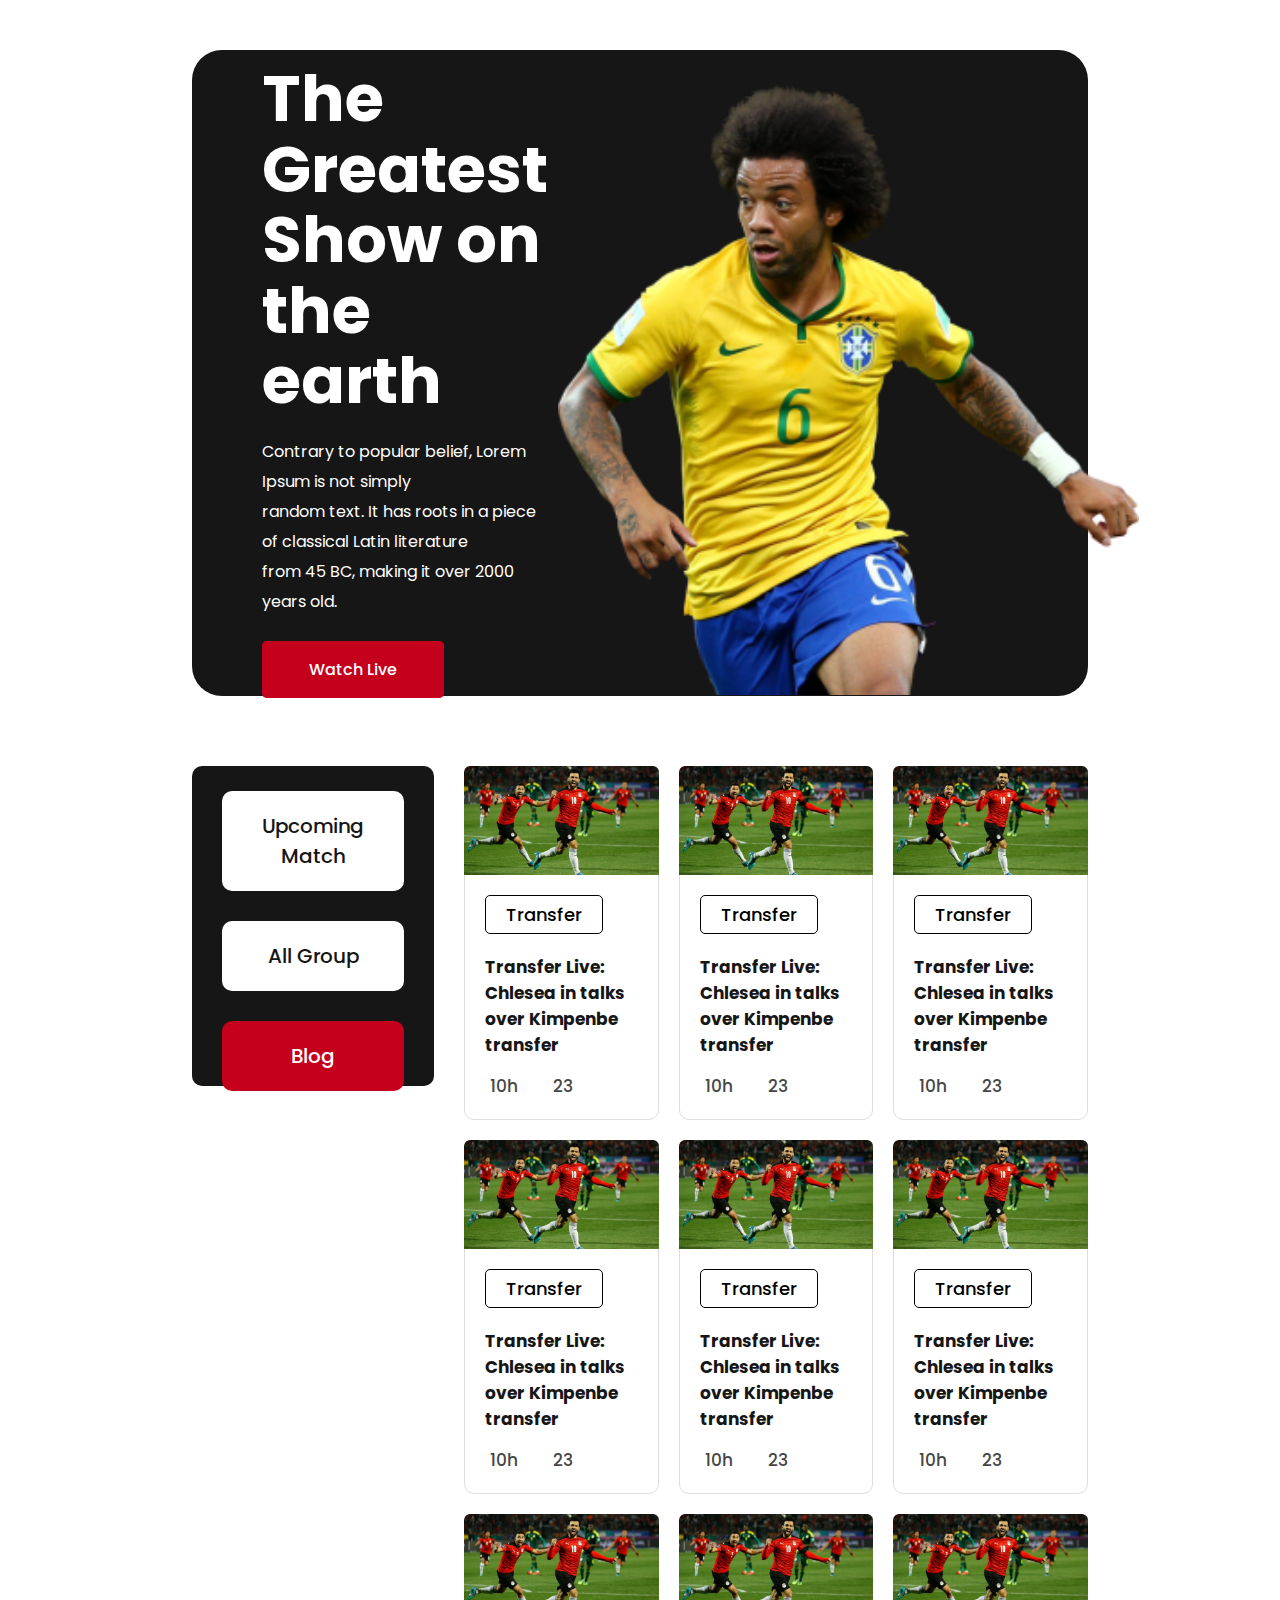
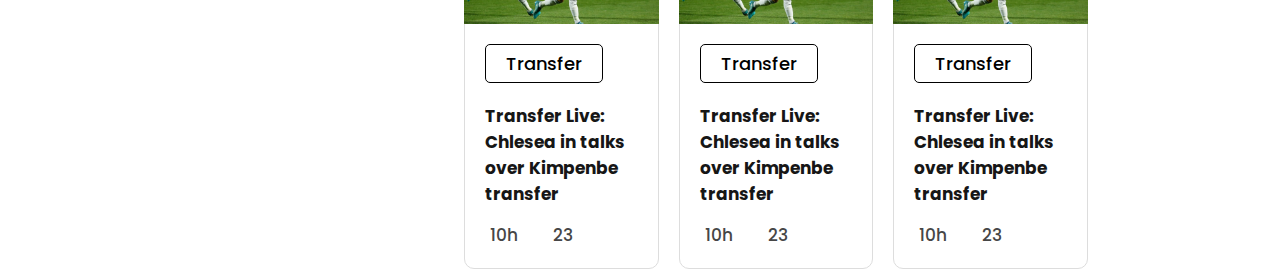
==== index.html @ 82ba3878 "2nd assignment" ====
<!DOCTYPE html>
<html lang="en">

<head>
    <meta charset="UTF-8">
    <meta http-equiv="X-UA-Compatible" content="IE=edge">
    <meta name="viewport" content="width=device-width, initial-scale=1.0">
    <title>Word Cup | Live football score</title>
    <link rel="stylesheet" href="https://cdnjs.cloudflare.com/ajax/libs/font-awesome/6.1.1/css/all.min.css"
        integrity="sha512-KfkfwYDsLkIlwQp6LFnl8zNdLGxu9YAA1QvwINks4PhcElQSvqcyVLLD9aMhXd13uQjoXtEKNosOWaZqXgel0g=="
        crossorigin="anonymous" referrerpolicy="no-referrer" />
    <link rel="stylesheet" href="styles/style.css">
</head>

<body>
    <!-- Header Section -->
    <header class="container header">
        <div class="header-info">
            <h1>The Greatest <br>Show on the <br> earth</h1>
            <p>Contrary to popular belief, Lorem Ipsum is not simply <br> random text. It has roots in a piece of
                classical
                Latin literature <br> from 45 BC, making it over 2000 years old.</p>
            <a href="#">Watch Live <span><i class="fa-solid fa-angle-right"></i></span></a>
        </div>
        <div class="header-img">
            <img src="images/Banner Image.png" alt="">
        </div>
    </header>

    <!-- Match Details Section -->
    <main class="container match-details">
        <div class="match-left">
            <div class="match-group">
                <nav>
                    <ul>
                        <li>
                            <a href="upcoming-match.html">Upcoming Match</a>
                            <a href="#">All Group</a>
                            <a class="active blog" href="blog.html">Blog</a>
                        </li>
                    </ul>
                </nav>
            </div>
        </div>
        <div class="match-right">
            <div class="blogs">
                <div class="single-blog">
                    <div class="blog-img">
                        <img src="images/Blog Image.png" alt="Blog-img">
                    </div>
                    <div class="blog-details">
                        <span class="transfer">Transfer</span>
                        <h3>Transfer Live: Chlesea in talks over Kimpenbe transfer </h3>
                        <div class="blog-info">
                            <span>
                                <i class="fa-regular fa-clock"></i>
                                10h
                            </span>
                            <span>
                                <i class="fa-regular fa-message"></i>
                                23
                            </span>
                        </div>
                    </div>
                </div>
                <div class="single-blog">
                    <div class="blog-img">
                        <img src="images/Blog Image.png" alt="Blog-img">
                    </div>
                    <div class="blog-details">
                        <span class="transfer">Transfer</span>
                        <h3>Transfer Live: Chlesea in talks over Kimpenbe transfer </h3>
                        <div class="blog-info">
                            <span>
                                <i class="fa-regular fa-clock"></i>
                                10h
                            </span>
                            <span>
                                <i class="fa-regular fa-message"></i>
                                23
                            </span>
                        </div>
                    </div>
                </div>
                <div class="single-blog">
                    <div class="blog-img">
                        <img src="images/Blog Image.png" alt="Blog-img">
                    </div>
                    <div class="blog-details">
                        <span class="transfer">Transfer</span>
                        <h3>Transfer Live: Chlesea in talks over Kimpenbe transfer </h3>
                        <div class="blog-info">
                            <span>
                                <i class="fa-regular fa-clock"></i>
                                10h
                            </span>
                            <span>
                                <i class="fa-regular fa-message"></i>
                                23
                            </span>
                        </div>
                    </div>
                </div>
                <div class="single-blog">
                    <div class="blog-img">
                        <img src="images/Blog Image.png" alt="Blog-img">
                    </div>
                    <div class="blog-details">
                        <span class="transfer">Transfer</span>
                        <h3>Transfer Live: Chlesea in talks over Kimpenbe transfer </h3>
                        <div class="blog-info">
                            <span>
                                <i class="fa-regular fa-clock"></i>
                                10h
                            </span>
                            <span>
                                <i class="fa-regular fa-message"></i>
                                23
                            </span>
                        </div>
                    </div>
                </div>
                <div class="single-blog">
                    <div class="blog-img">
                        <img src="images/Blog Image.png" alt="Blog-img">
                    </div>
                    <div class="blog-details">
                        <span class="transfer">Transfer</span>
                        <h3>Transfer Live: Chlesea in talks over Kimpenbe transfer </h3>
                        <div class="blog-info">
                            <span>
                                <i class="fa-regular fa-clock"></i>
                                10h
                            </span>
                            <span>
                                <i class="fa-regular fa-message"></i>
                                23
                            </span>
                        </div>
                    </div>
                </div>
                <div class="single-blog">
                    <div class="blog-img">
                        <img src="images/Blog Image.png" alt="Blog-img">
                    </div>
                    <div class="blog-details">
                        <span class="transfer">Transfer</span>
                        <h3>Transfer Live: Chlesea in talks over Kimpenbe transfer </h3>
                        <div class="blog-info">
                            <span>
                                <i class="fa-regular fa-clock"></i>
                                10h
                            </span>
                            <span>
                                <i class="fa-regular fa-message"></i>
                                23
                            </span>
                        </div>
                    </div>
                </div>
                <div class="single-blog">
                    <div class="blog-img">
                        <img src="images/Blog Image.png" alt="Blog-img">
                    </div>
                    <div class="blog-details">
                        <span class="transfer">Transfer</span>
                        <h3>Transfer Live: Chlesea in talks over Kimpenbe transfer </h3>
                        <div class="blog-info">
                            <span>
                                <i class="fa-regular fa-clock"></i>
                                10h
                            </span>
                            <span>
                                <i class="fa-regular fa-message"></i>
                                23
                            </span>
                        </div>
                    </div>
                </div>
                <div class="single-blog">
                    <div class="blog-img">
                        <img src="images/Blog Image.png" alt="Blog-img">
                    </div>
                    <div class="blog-details">
                        <span class="transfer">Transfer</span>
                        <h3>Transfer Live: Chlesea in talks over Kimpenbe transfer </h3>
                        <div class="blog-info">
                            <span>
                                <i class="fa-regular fa-clock"></i>
                                10h
                            </span>
                            <span>
                                <i class="fa-regular fa-message"></i>
                                23
                            </span>
                        </div>
                    </div>
                </div>
                <div class="single-blog">
                    <div class="blog-img">
                        <img src="images/Blog Image.png" alt="Blog-img">
                    </div>
                    <div class="blog-details">
                        <span class="transfer">Transfer</span>
                        <h3>Transfer Live: Chlesea in talks over Kimpenbe transfer </h3>
                        <div class="blog-info">
                            <span>
                                <i class="fa-regular fa-clock"></i>
                                10h
                            </span>
                            <span>
                                <i class="fa-regular fa-message"></i>
                                23
                            </span>
                        </div>
                    </div>
                </div>
            </div>
        </div>
    </main>
</body>

</html>
---- styles/style.css ----
/*-------------------------------
          Fonts 
 -------------------------------*/

@import url('https://fonts.googleapis.com/css2?family=Poppins:wght@400;500;700&display=swap');

/*-------------------------------
          Common CSS 
 -------------------------------*/
*{
    margin: 0;
    padding: 0;
    box-sizing: border-box;
}
body{
    font-family: 'Poppins', sans-serif;
}
.container{
    width: 70%;
    margin: 0 auto;
}
/*-------------------------------
          Header section 
 -------------------------------*/

 .header{
    background-color: #161616;
    color: #fff;
    height: 646px;
    border-radius: 30px;
    margin-top: 50px;
    padding: 50px;
    display: flex;
    justify-content: space-between;
    gap: 10px;
    align-items: center;
}
.header-info{
    margin-left: 20px;
}
.header-info h1{
    font-size: 4em;
    line-height: 1.1em;
    margin-bottom: 20px;
}
.header-info p{
    font-size:16px;
    line-height: 30px;
    margin-bottom: 40px;
}
.header-info a{
    text-decoration: none;
    font-weight: 500;
    background-color: #c4001d;
    color: #fff;
    padding: 15px 45px;
    border-radius: 5px;
    cursor: pointer; 
    position: relative;
    border: 2px solid #c4001d;
    transition: all .5s ease;
    
}
.header-info a:hover{
    background-color: #ED082A;
    border-bottom: 2px solid #c4001d;
}
.header-info a:hover span{
    transform: rotate(360deg);
    margin-left: 15px;

}
.header-info span {
    margin-left:10px;
    transition: all .3s ease;
    position: absolute;
}
.header-img img{
    height: 613px;
    width: 581px;
    margin-top: 38px;
}
/*---------------------------
 Match Details Section Style 
 ---------------------------*/

.match-details{
    display: grid;
    grid-template-columns: 1fr 3fr;
    grid-column-gap: 30px;
    margin-top: 70px;
}
.match-details .match-left{
    background-color: #161616;
    border-radius: 10px;
    padding: 10px;
    height: 320px;
}
.match-details .match-left ul li{
    list-style: none;
    display: flex;
    flex-direction: column;
    text-align: center;
}
.match-details .match-left ul li a{
    text-decoration: none;
    margin: 15px 20px;
    padding: 20px 40px;
    background-color: #fff;
    color: #161616;
    border-radius: 10px;
    font-size: 20px;
    font-weight: 500;
    transition: all .3s ease;
}
.match-details .match-left ul li a:hover{
    background-color: #c4001d;
    color: #fff;
}

.match-details .match-left .blog, .active{
    background-color: #c4001d;
    color: #fff;
}

.blogs{
    display: grid;
    grid-template-columns: repeat(3,1fr);
    gap:20px;
}
.blog-details{
    border: 1px solid #ddd;
    padding: 20px;
    margin-top: -8px;
    border-bottom-left-radius: 10px;
    border-bottom-right-radius: 10px;
}
.blog-img img{
    width: 100%;
}
.blog-details h3{
    font-size: 17px;
    margin-bottom: 15px;
    color: #161616;
}

.blog-details .blog-info{
    font-size: 17px;
    display: flex;
    gap: 30px;
    font-weight: 500;
    color: #464646;
}
.blog-details .blog-info .fa-regular{
    margin-right: 5px;
}
.transfer{
    padding: 5px 20px;
    display: inline-block;
    border: 1px solid #000;
    border-radius: 5px;
    margin-bottom: 20px;
    font-size: 18px;
    font-weight: 500;
}
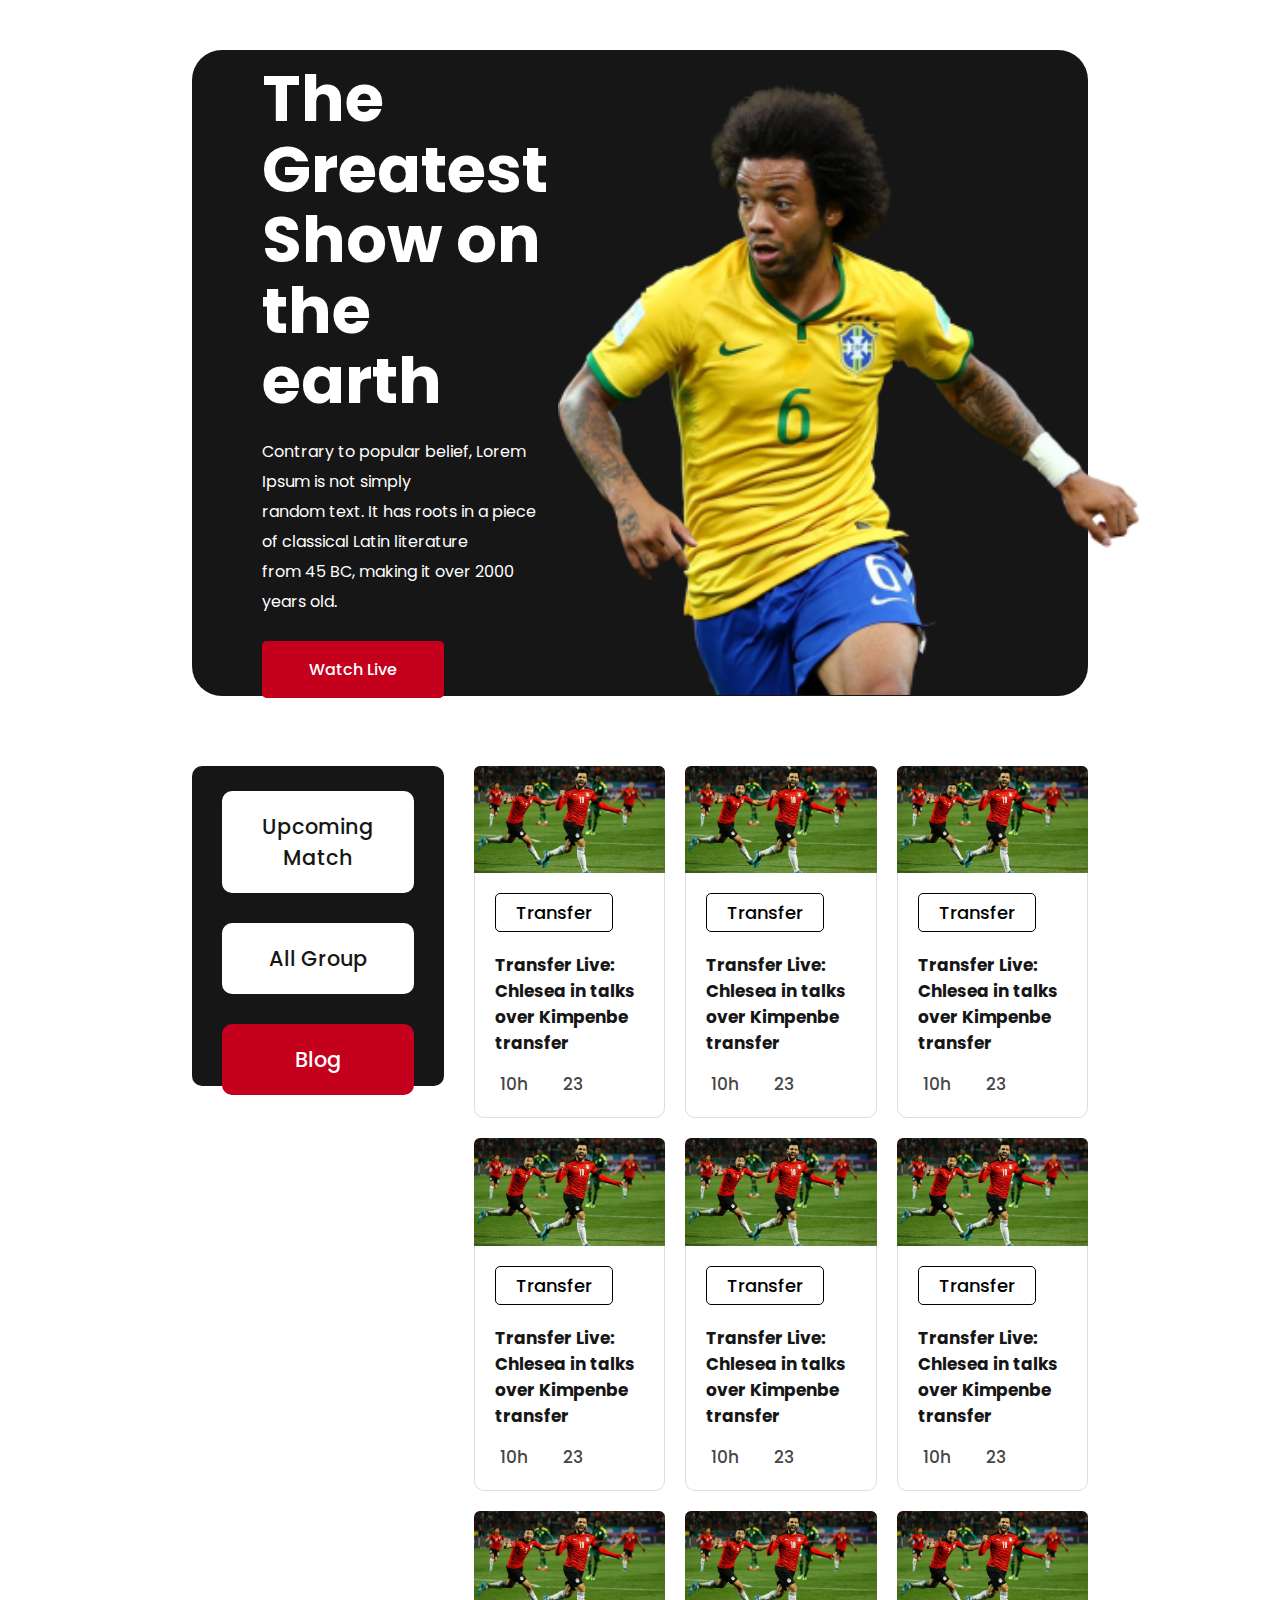
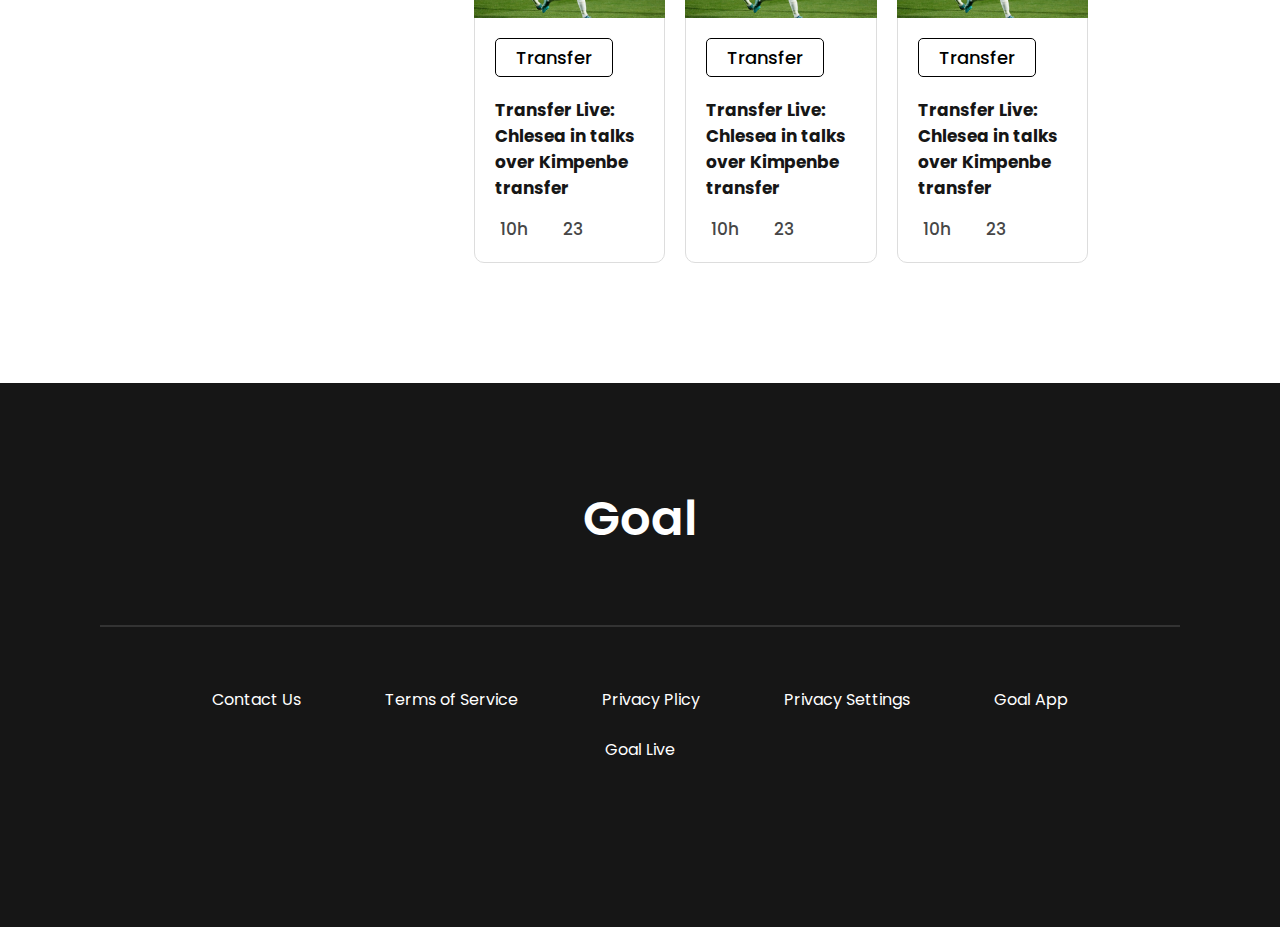
==== commit b791a352: "desktop ok" ====
--- a/index.html
+++ b/index.html
@@ -44,6 +44,139 @@
         </div>
         <div class="match-right">
             <div class="blogs">
+                <article class="single-blog">
+                    <div class="blog-img">
+                        <img src="images/Blog Image.png" alt="Blog-img">
+                    </div>
+                    <div class="blog-details">
+                        <span class="transfer">Transfer</span>
+                        <h3>Transfer Live: Chlesea in talks over Kimpenbe transfer </h3>
+                        <div class="blog-info">
+                            <span>
+                                <i class="fa-regular fa-clock"></i>
+                                10h
+                            </span>
+                            <span>
+                                <i class="fa-regular fa-message"></i>
+                                23
+                            </span>
+                        </div>
+                    </div>
+                </article>
+                <article class="single-blog">
+                    <div class="blog-img">
+                        <img src="images/Blog Image.png" alt="Blog-img">
+                    </div>
+                    <div class="blog-details">
+                        <span class="transfer">Transfer</span>
+                        <h3>Transfer Live: Chlesea in talks over Kimpenbe transfer </h3>
+                        <div class="blog-info">
+                            <span>
+                                <i class="fa-regular fa-clock"></i>
+                                10h
+                            </span>
+                            <span>
+                                <i class="fa-regular fa-message"></i>
+                                23
+                            </span>
+                        </div>
+                    </div>
+                </article>
+                <article class="single-blog">
+                    <div class="blog-img">
+                        <img src="images/Blog Image.png" alt="Blog-img">
+                    </div>
+                    <div class="blog-details">
+                        <span class="transfer">Transfer</span>
+                        <h3>Transfer Live: Chlesea in talks over Kimpenbe transfer </h3>
+                        <div class="blog-info">
+                            <span>
+                                <i class="fa-regular fa-clock"></i>
+                                10h
+                            </span>
+                            <span>
+                                <i class="fa-regular fa-message"></i>
+                                23
+                            </span>
+                        </div>
+                    </div>
+                </article>
+                <article class="single-blog">
+                    <div class="blog-img">
+                        <img src="images/Blog Image.png" alt="Blog-img">
+                    </div>
+                    <div class="blog-details">
+                        <span class="transfer">Transfer</span>
+                        <h3>Transfer Live: Chlesea in talks over Kimpenbe transfer </h3>
+                        <div class="blog-info">
+                            <span>
+                                <i class="fa-regular fa-clock"></i>
+                                10h
+                            </span>
+                            <span>
+                                <i class="fa-regular fa-message"></i>
+                                23
+                            </span>
+                        </div>
+                    </div>
+                </article>
+                <article class="single-blog">
+                    <div class="blog-img">
+                        <img src="images/Blog Image.png" alt="Blog-img">
+                    </div>
+                    <div class="blog-details">
+                        <span class="transfer">Transfer</span>
+                        <h3>Transfer Live: Chlesea in talks over Kimpenbe transfer </h3>
+                        <div class="blog-info">
+                            <span>
+                                <i class="fa-regular fa-clock"></i>
+                                10h
+                            </span>
+                            <span>
+                                <i class="fa-regular fa-message"></i>
+                                23
+                            </span>
+                        </div>
+                    </div>
+                </article>
+                <article class="single-blog">
+                    <div class="blog-img">
+                        <img src="images/Blog Image.png" alt="Blog-img">
+                    </div>
+                    <div class="blog-details">
+                        <span class="transfer">Transfer</span>
+                        <h3>Transfer Live: Chlesea in talks over Kimpenbe transfer </h3>
+                        <div class="blog-info">
+                            <span>
+                                <i class="fa-regular fa-clock"></i>
+                                10h
+                            </span>
+                            <span>
+                                <i class="fa-regular fa-message"></i>
+                                23
+                            </span>
+                        </div>
+                    </div>
+                </article>
+                <article class="single-blog">
+                    <div class="blog-img">
+                        <img src="images/Blog Image.png" alt="Blog-img">
+                    </div>
+                    <div class="blog-details">
+                        <span class="transfer">Transfer</span>
+                        <h3>Transfer Live: Chlesea in talks over Kimpenbe transfer </h3>
+                        <div class="blog-info">
+                            <span>
+                                <i class="fa-regular fa-clock"></i>
+                                10h
+                            </span>
+                            <span>
+                                <i class="fa-regular fa-message"></i>
+                                23
+                            </span>
+                        </div>
+                    </div>
+                </article>
                 <div class="single-blog">
                     <div class="blog-img">
                         <img src="images/Blog Image.png" alt="Blog-img">
@@ -63,161 +196,49 @@
                         </div>
                     </div>
                 </div>
-                <div class="single-blog">
-                    <div class="blog-img">
-                        <img src="images/Blog Image.png" alt="Blog-img">
-                    </div>
-                    <div class="blog-details">
-                        <span class="transfer">Transfer</span>
-                        <h3>Transfer Live: Chlesea in talks over Kimpenbe transfer </h3>
-                        <div class="blog-info">
-                            <span>
-                                <i class="fa-regular fa-clock"></i>
-                                10h
-                            </span>
-                            <span>
-                                <i class="fa-regular fa-message"></i>
-                                23
-                            </span>
-                        </div>
-                    </div>
-                </div>
-                <div class="single-blog">
-                    <div class="blog-img">
-                        <img src="images/Blog Image.png" alt="Blog-img">
-                    </div>
-                    <div class="blog-details">
-                        <span class="transfer">Transfer</span>
-                        <h3>Transfer Live: Chlesea in talks over Kimpenbe transfer </h3>
-                        <div class="blog-info">
-                            <span>
-                                <i class="fa-regular fa-clock"></i>
-                                10h
-                            </span>
-                            <span>
-                                <i class="fa-regular fa-message"></i>
-                                23
-                            </span>
-                        </div>
-                    </div>
-                </div>
-                <div class="single-blog">
-                    <div class="blog-img">
-                        <img src="images/Blog Image.png" alt="Blog-img">
-                    </div>
-                    <div class="blog-details">
-                        <span class="transfer">Transfer</span>
-                        <h3>Transfer Live: Chlesea in talks over Kimpenbe transfer </h3>
-                        <div class="blog-info">
-                            <span>
-                                <i class="fa-regular fa-clock"></i>
-                                10h
-                            </span>
-                            <span>
-                                <i class="fa-regular fa-message"></i>
-                                23
-                            </span>
-                        </div>
-                    </div>
-                </div>
-                <div class="single-blog">
-                    <div class="blog-img">
-                        <img src="images/Blog Image.png" alt="Blog-img">
-                    </div>
-                    <div class="blog-details">
-                        <span class="transfer">Transfer</span>
-                        <h3>Transfer Live: Chlesea in talks over Kimpenbe transfer </h3>
-                        <div class="blog-info">
-                            <span>
-                                <i class="fa-regular fa-clock"></i>
-                                10h
-                            </span>
-                            <span>
-                                <i class="fa-regular fa-message"></i>
-                                23
-                            </span>
-                        </div>
-                    </div>
-                </div>
-                <div class="single-blog">
-                    <div class="blog-img">
-                        <img src="images/Blog Image.png" alt="Blog-img">
-                    </div>
-                    <div class="blog-details">
-                        <span class="transfer">Transfer</span>
-                        <h3>Transfer Live: Chlesea in talks over Kimpenbe transfer </h3>
-                        <div class="blog-info">
-                            <span>
-                                <i class="fa-regular fa-clock"></i>
-                                10h
-                            </span>
-                            <span>
-                                <i class="fa-regular fa-message"></i>
-                                23
-                            </span>
-                        </div>
-                    </div>
-                </div>
-                <div class="single-blog">
-                    <div class="blog-img">
-                        <img src="images/Blog Image.png" alt="Blog-img">
-                    </div>
-                    <div class="blog-details">
-                        <span class="transfer">Transfer</span>
-                        <h3>Transfer Live: Chlesea in talks over Kimpenbe transfer </h3>
-                        <div class="blog-info">
-                            <span>
-                                <i class="fa-regular fa-clock"></i>
-                                10h
-                            </span>
-                            <span>
-                                <i class="fa-regular fa-message"></i>
-                                23
-                            </span>
-                        </div>
-                    </div>
-                </div>
-                <div class="single-blog">
-                    <div class="blog-img">
-                        <img src="images/Blog Image.png" alt="Blog-img">
-                    </div>
-                    <div class="blog-details">
-                        <span class="transfer">Transfer</span>
-                        <h3>Transfer Live: Chlesea in talks over Kimpenbe transfer </h3>
-                        <div class="blog-info">
-                            <span>
-                                <i class="fa-regular fa-clock"></i>
-                                10h
-                            </span>
-                            <span>
-                                <i class="fa-regular fa-message"></i>
-                                23
-                            </span>
-                        </div>
-                    </div>
-                </div>
-                <div class="single-blog">
-                    <div class="blog-img">
-                        <img src="images/Blog Image.png" alt="Blog-img">
-                    </div>
-                    <div class="blog-details">
-                        <span class="transfer">Transfer</span>
-                        <h3>Transfer Live: Chlesea in talks over Kimpenbe transfer </h3>
-                        <div class="blog-info">
-                            <span>
-                                <i class="fa-regular fa-clock"></i>
-                                10h
-                            </span>
-                            <span>
-                                <i class="fa-regular fa-message"></i>
-                                23
-                            </span>
-                        </div>
-                    </div>
-                </div>
+                <article class="single-blog">
+                    <div class="blog-img">
+                        <img src="images/Blog Image.png" alt="Blog-img">
+                    </div>
+                    <div class="blog-details">
+                        <span class="transfer">Transfer</span>
+                        <h3>Transfer Live: Chlesea in talks over Kimpenbe transfer </h3>
+                        <div class="blog-info">
+                            <span>
+                                <i class="fa-regular fa-clock"></i>
+                                10h
+                            </span>
+                            <span>
+                                <i class="fa-regular fa-message"></i>
+                                23
+                            </span>
+                        </div>
+                    </div>
+                </article>
             </div>
         </div>
     </main>
+    <!-- Footer Area -->
+    <footer class="footer">
+        <div class="main-footer">
+            <h3>Goal</h3>
+        </div>
+        <hr>
+        <div class="footer-nav">
+            <nav>
+                <ul>
+                    <li>
+                        <a href="#">Contact Us</a>
+                        <a href="#">Terms of Service</a>
+                        <a href="#">Privacy Plicy</a>
+                        <a href="#">Privacy Settings</a>
+                        <a href="#">Goal App</a>
+                        <a href="#">Goal Live</a>
+                    </li>
+                </ul>
+            </nav>
+        </div>
+    </footer>
 </body>
 
 </html>--- a/styles/style.css
+++ b/styles/style.css
@@ -109,7 +109,7 @@
     background-color: #fff;
     color: #161616;
     border-radius: 10px;
-    font-size: 20px;
+    font-size: 1.3em;
     font-weight: 500;
     transition: all .3s ease;
 }
@@ -162,4 +162,42 @@
     margin-bottom: 20px;
     font-size: 18px;
     font-weight: 500;
+}
+
+/*--------------------------
+       Footer Area Styles 
+  -------------------------*/
+
+.footer{
+    background-color: #161616;
+    width: 100%;
+    color: #fff;
+    margin-top: 120px;
+    padding: 100px;
+}
+.main-footer h3{
+    font-size: 3em;
+    font-weight: 600;
+    text-align: center;
+    margin-bottom: 70px;
+}
+.footer-nav{
+    text-align: center;
+    font-size: 16px;
+    padding: 50px 0;
+}
+.footer-nav nav ul li{
+    display: inline-block;
+    list-style: none;
+}
+.footer-nav nav ul li a{
+    color: #fff;
+    text-decoration: none;
+    display: inline-block;
+    padding: 10px 40px;
+    margin-bottom: 5px;
+    text-align: center;
+}
+hr{
+    border: 1px solid #333;
 }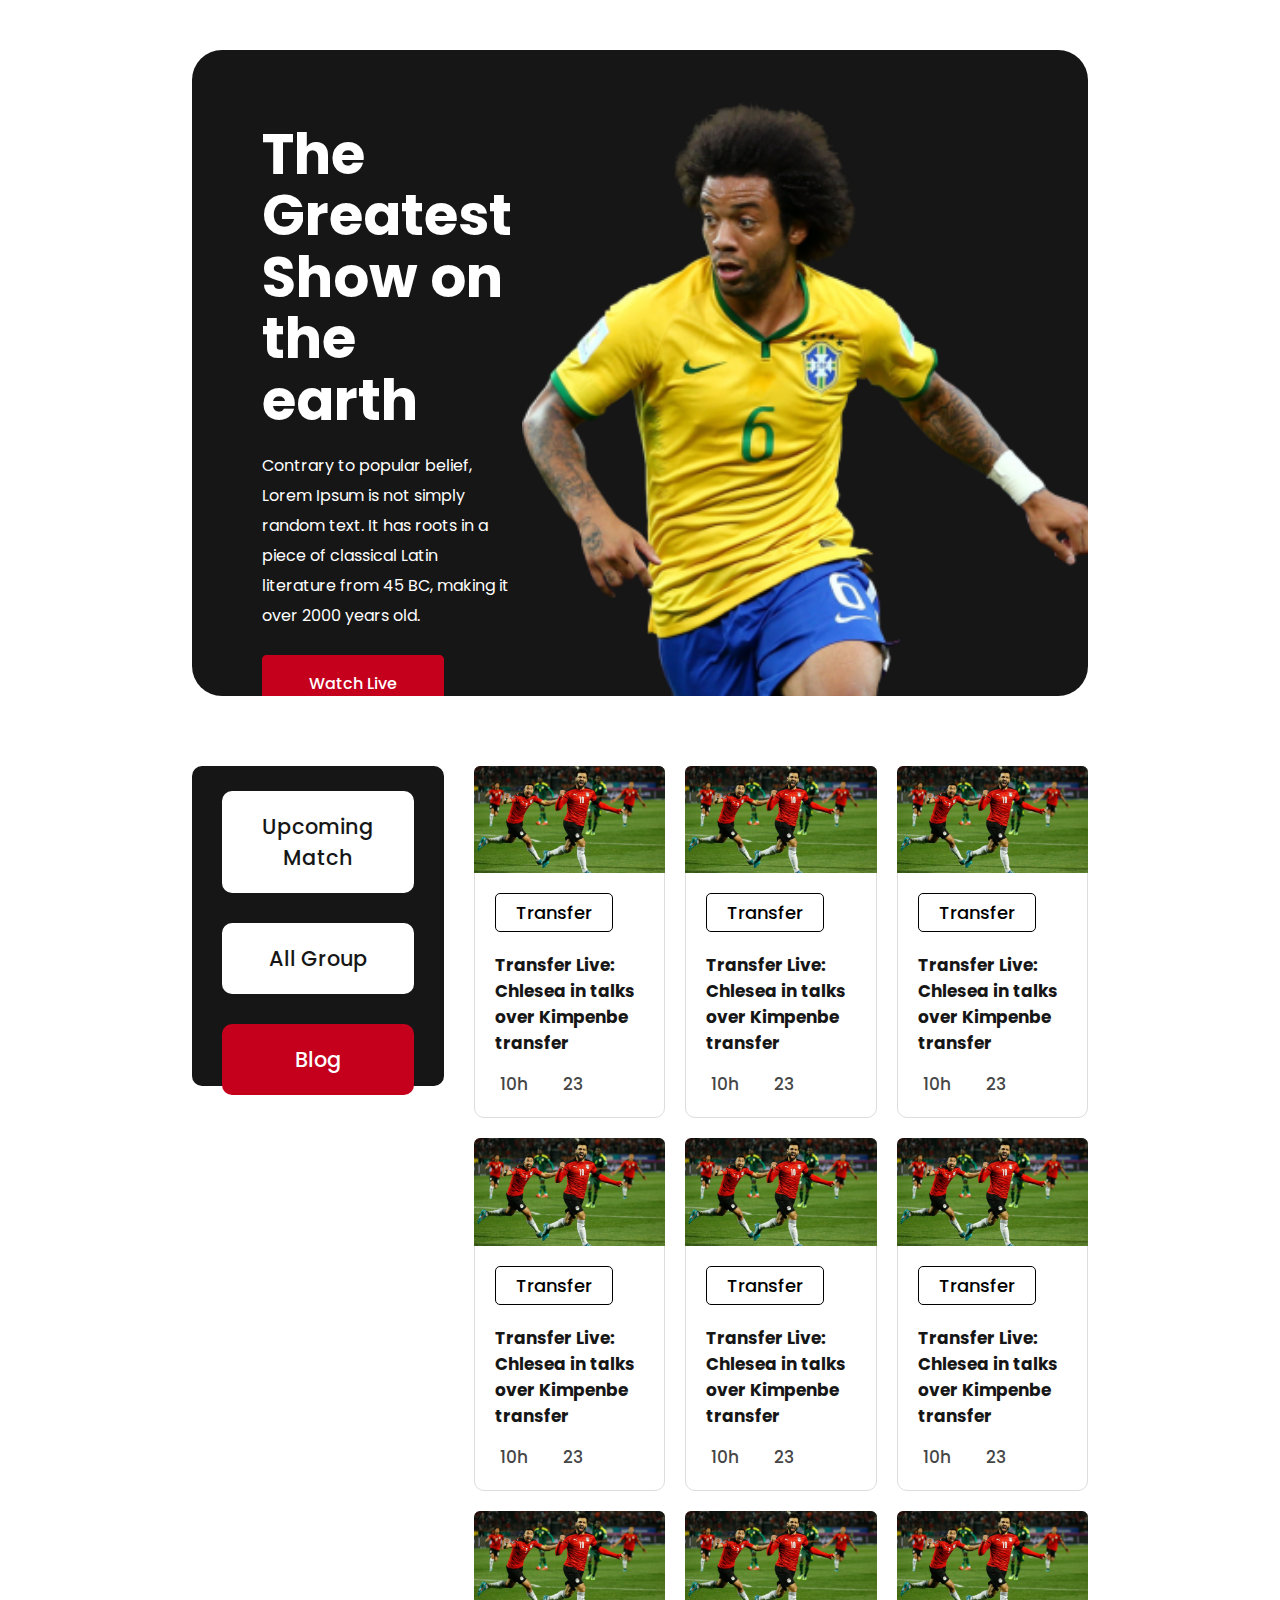
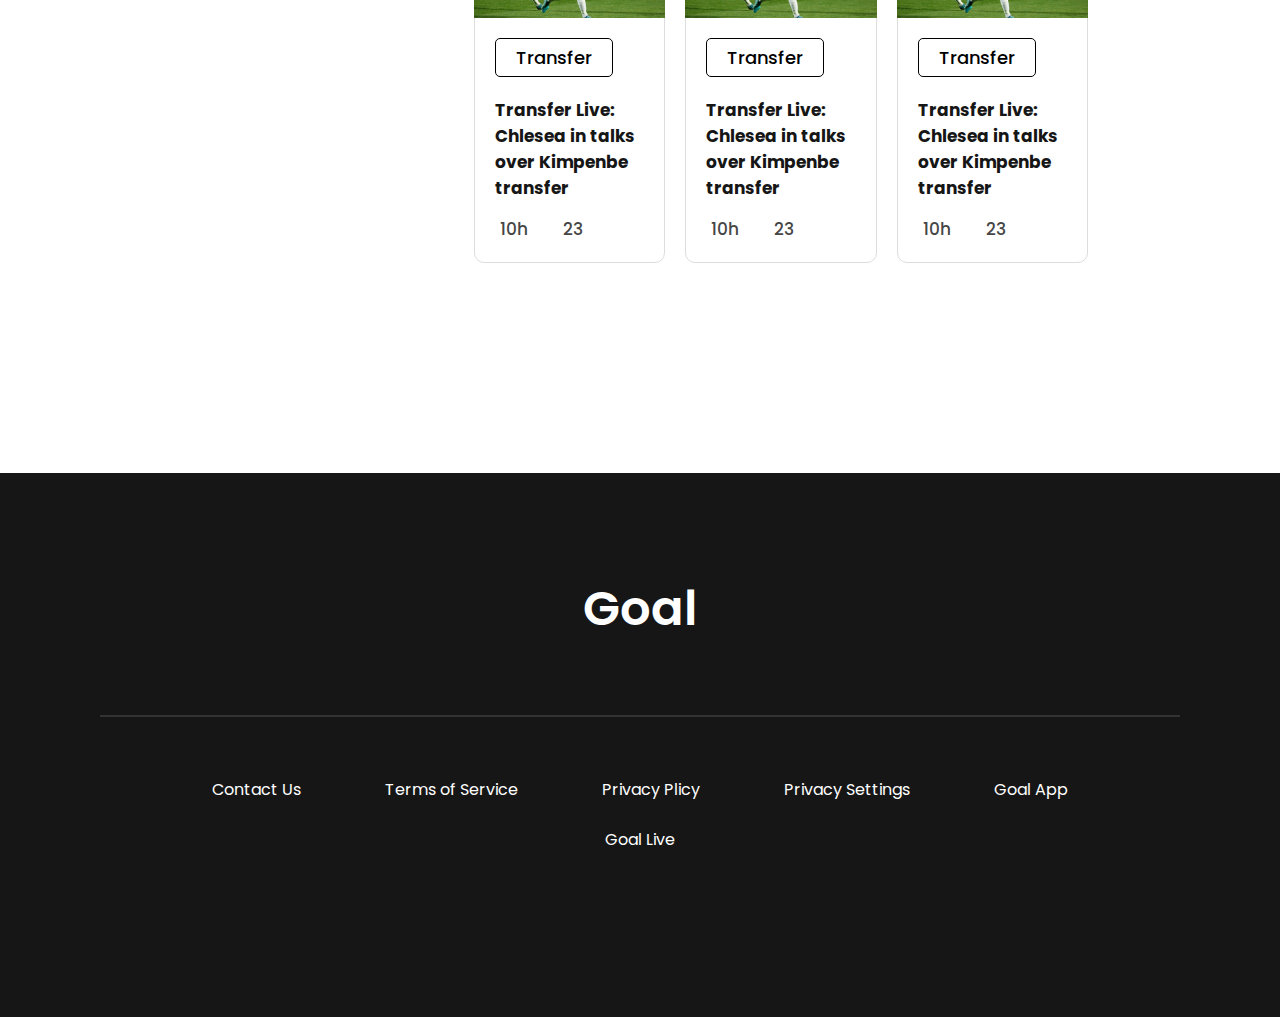
==== commit cdf814e9: "final" ====
--- a/index.html
+++ b/index.html
@@ -17,9 +17,9 @@
     <header class="container header">
         <div class="header-info">
             <h1>The Greatest <br>Show on the <br> earth</h1>
-            <p>Contrary to popular belief, Lorem Ipsum is not simply <br> random text. It has roots in a piece of
+            <p>Contrary to popular belief, Lorem Ipsum is not simply random text. It has roots in a piece of
                 classical
-                Latin literature <br> from 45 BC, making it over 2000 years old.</p>
+                Latin literature from 45 BC, making it over 2000 years old.</p>
             <a href="#">Watch Live <span><i class="fa-solid fa-angle-right"></i></span></a>
         </div>
         <div class="header-img">
@@ -216,6 +216,9 @@
                     </div>
                 </article>
             </div>
+            <div class="readmore">
+                <a href="#" class="read-more">View All</a>
+            </div>
         </div>
     </main>
     <!-- Footer Area -->
--- a/styles/style.css
+++ b/styles/style.css
@@ -27,19 +27,22 @@
     background-color: #161616;
     color: #fff;
     height: 646px;
+    width: 70%;
     border-radius: 30px;
     margin-top: 50px;
     padding: 50px;
-    display: flex;
+    display: grid;
+    grid-template-columns: 2fr 1fr;
     justify-content: space-between;
     gap: 10px;
     align-items: center;
+    overflow: hidden;
 }
 .header-info{
     margin-left: 20px;
 }
 .header-info h1{
-    font-size: 4em;
+    font-size: 3.5rem;
     line-height: 1.1em;
     margin-bottom: 20px;
 }
@@ -56,9 +59,9 @@
     padding: 15px 45px;
     border-radius: 5px;
     cursor: pointer; 
-    position: relative;
     border: 2px solid #c4001d;
     transition: all .5s ease;
+    position: relative;
     
 }
 .header-info a:hover{
@@ -77,8 +80,7 @@
 }
 .header-img img{
     height: 613px;
-    width: 581px;
-    margin-top: 38px;
+    width:581px ;
 }
 /*---------------------------
  Match Details Section Style 
@@ -163,7 +165,26 @@
     font-size: 18px;
     font-weight: 500;
 }
-
+.readmore{
+    width: 100%;
+    margin: 0 auto;
+    display: flex;
+    justify-content: center;
+    align-items: center;
+}
+.read-more{
+    text-decoration: none;
+    padding: 15px 30px;
+    display: inline-block;
+    margin-top: 30px;
+    background-color: #c4001d;
+    color: #fff;
+    text-align: center;
+    font-size: 20px;
+    font-weight: 500;
+    border-radius: 5px;
+    opacity: 0;
+}
 /*--------------------------
        Footer Area Styles 
   -------------------------*/
@@ -200,4 +221,117 @@
 }
 hr{
     border: 1px solid #333;
+}
+
+
+/* Media Query */
+@media screen and (min-width: 768px) and (max-width:1023px) {
+    .header{
+        height: 570px;
+        padding: 5px;
+    }
+    .header-info h1{
+        font-size: 30px;
+    }
+    .header-info p{
+        font-size: 14px;
+    }
+    .header-info a{
+        padding: 10px 30px;
+    }
+    .header-img img{
+        height: 600px;
+        width: 320px;
+    }
+    .match-details {
+        display: grid;
+        grid-template-columns: 1fr;
+        margin-top: -5px;
+    }
+    .match-details .match-left{
+        background-color: transparent;
+        height: inherit;
+    }
+    .match-details .match-left ul li{
+        display: grid;
+        grid-template-columns: repeat(3,1fr);
+    }
+    .match-details .match-left ul li a{
+        border: 1px solid #999;
+        font-size: 14px;
+        padding: 10px 20px;
+        justify-content: space-between;
+    }
+    .blogs{
+        grid-template-columns: repeat(2,1fr);
+    }
+    .single-blog:last-child{
+        display: none;
+    }
+    .read-more{
+    opacity: 1;
+   }
+   
+    }
+@media screen and (min-width: 320px) and (max-width:767px){
+    .header{
+        display: flex;
+        flex-direction: column;
+        text-align: center;
+        padding: 10px;
+        text-align: center;
+        height: 500px;
+    }
+    .match-details .match-left{
+        background-color: transparent;
+        height: inherit;
+    }
+    .header-info h1{
+        font-size: 35px;
+        line-height: 50px;
+    }
+    .header-info p{
+        font-size: 18px;
+        width: 300px;
+        text-overflow: ellipsis;
+        overflow: hidden;
+        white-space: nowrap;
+        margin-bottom: 20px;
+    }
+    .header-info a{
+        display: inline-block;
+        padding: 10px 30px;
+        font-size: 18px;
+        margin-bottom: 10px;
+    }
+    .header-info span{
+        font-size: 16px;
+        align-items: center;
+        top: 12px;
+    }
+    .header-img img{
+        height: 300px;
+        width: 100%;
+        margin-left: 25px;
+    }
+    .match-details {
+        display: grid;
+        grid-template-columns: 1fr;
+        margin-top: -5px;
+    }
+    .match-details .match-left{
+        background-color: transparent;
+        height: inherit;
+    }
+    .match-details .match-left ul li a{
+        border: 1px solid #ddd;
+        padding: 10px 20px; 
+    }
+    .blogs{
+        grid-template-columns: 1fr;
+    }
+    .footer-nav nav ul li{
+        display: flex;
+        flex-direction: column;
+    }
 }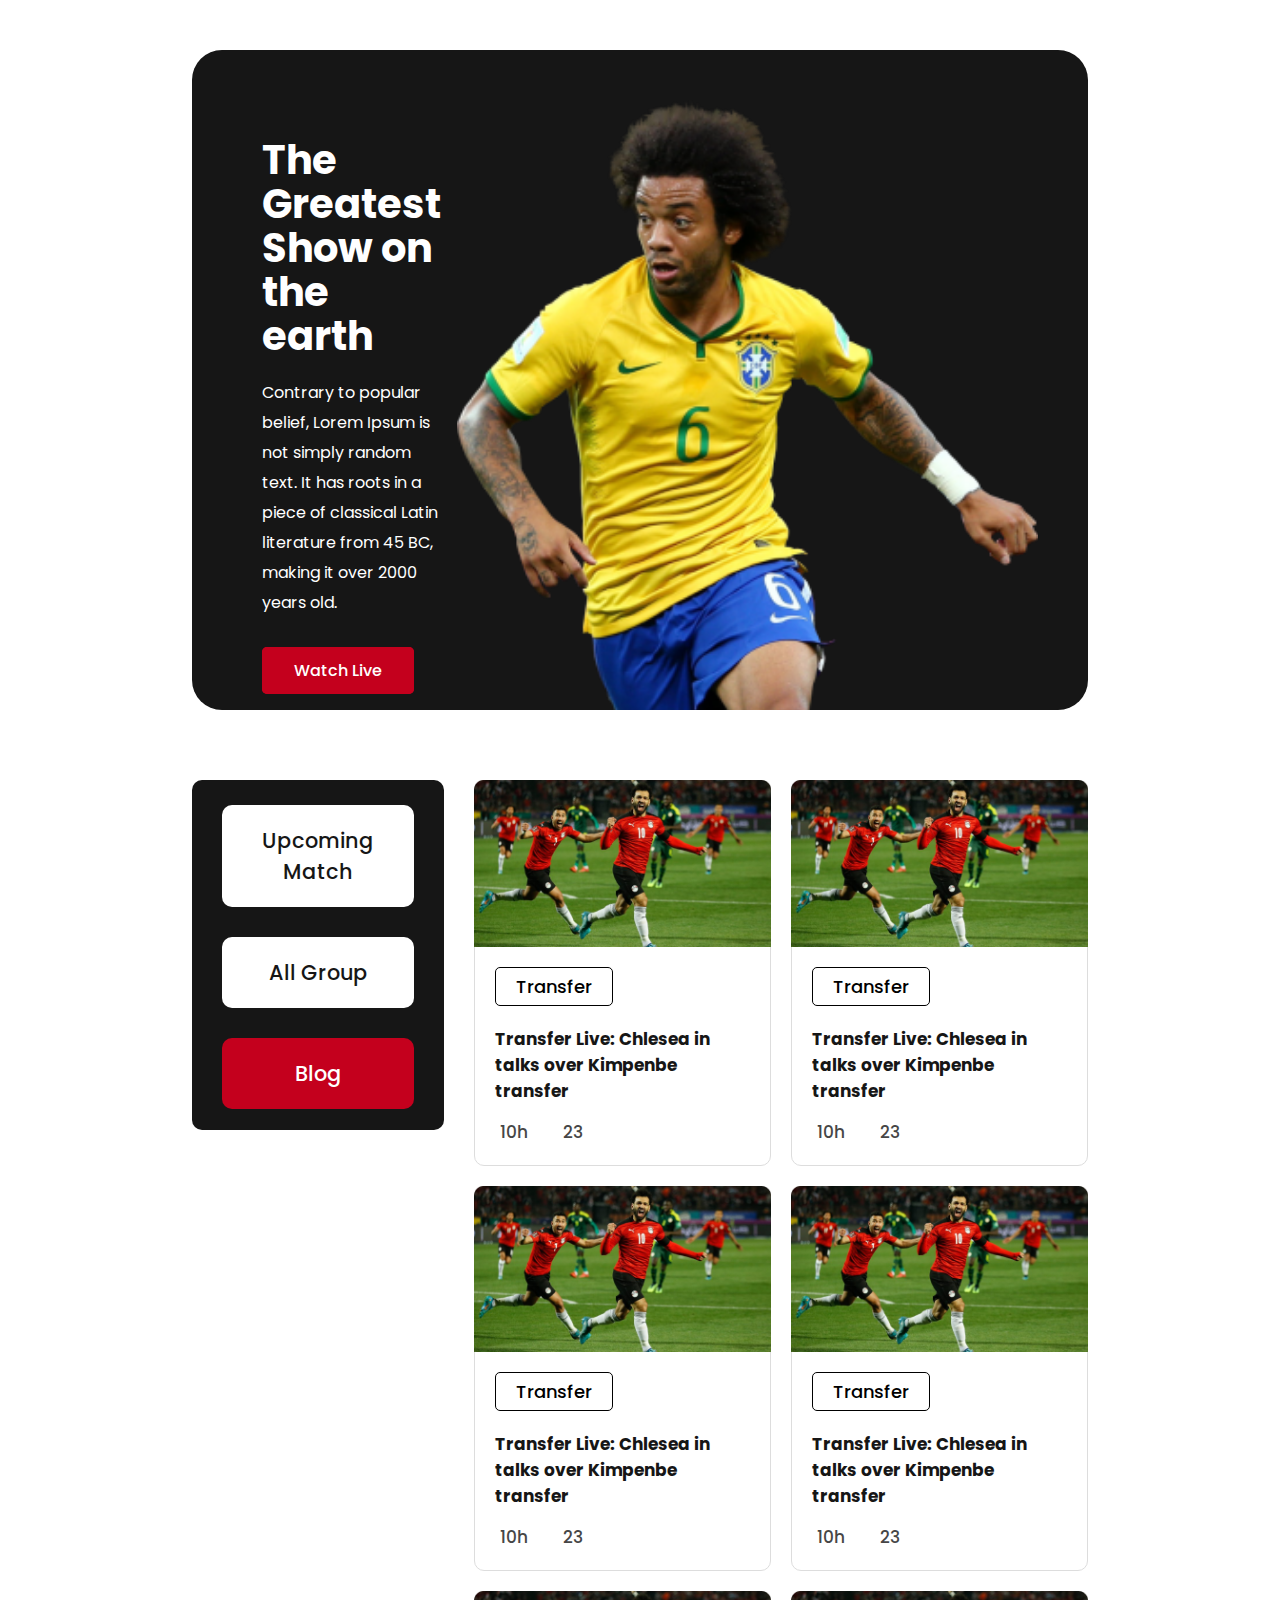
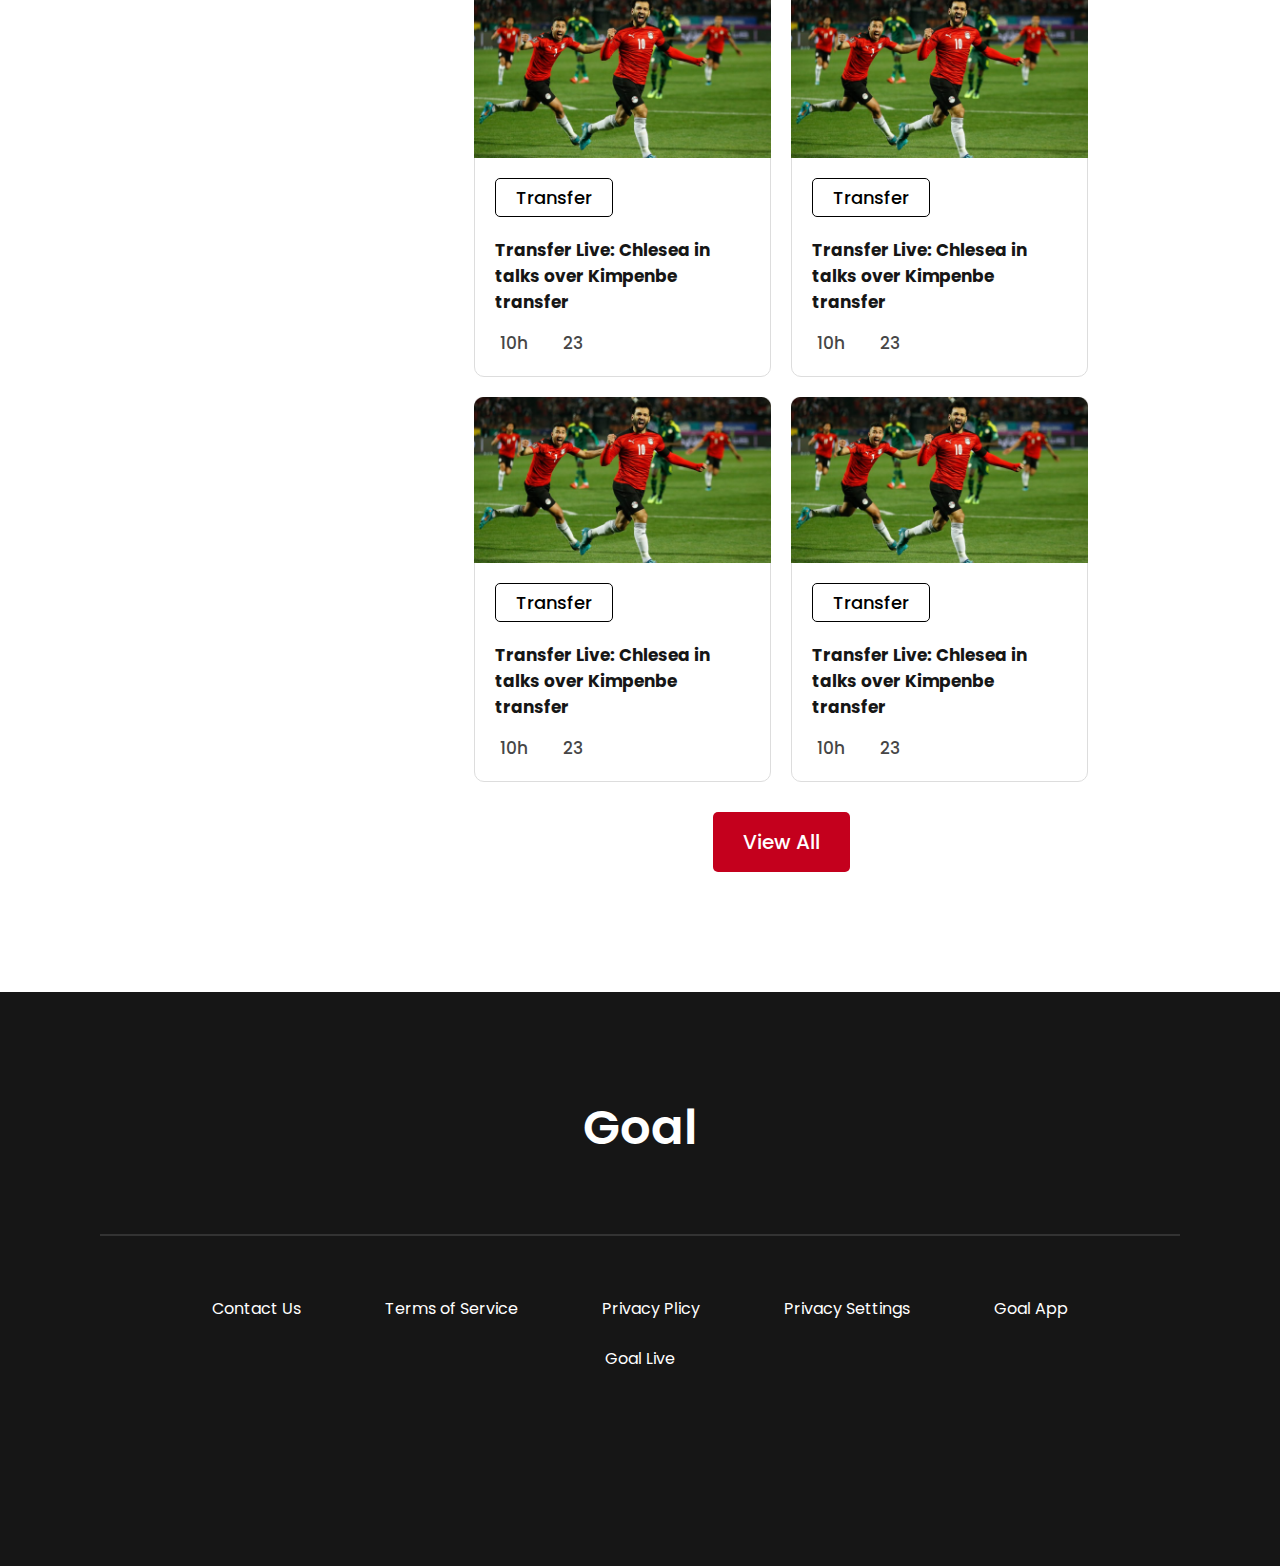
==== commit 90cbb62e: "1st part" ====
--- a/index.html
+++ b/index.html
@@ -240,6 +240,16 @@
                     </li>
                 </ul>
             </nav>
+
+            <div class="social">
+                <span>
+                    <a href="https://www.facebook.com/" target="_blank"><i class="fa-brands fa-facebook-f"></i></a></i>
+                    <a href="https://twitter.com/" target="_blank"><i class="fa-brands fa-twitter"></i></a></i>
+                    <a href="https://github.com/" target="_blank"><i class="fa-brands fa-github"></i></a></i>
+                    <a href="https://www.linkedin.com/" target="_blank"><i class="fa-brands fa-linkedin-in"></i></a></i>
+                    <a href="https://www.youtube.com/" target="_blank"><i class="fa-brands fa-youtube"></i></a></i>
+                </span>
+            </div>
         </div>
     </footer>
 </body>
--- a/styles/style.css
+++ b/styles/style.css
@@ -96,13 +96,14 @@
     background-color: #161616;
     border-radius: 10px;
     padding: 10px;
-    height: 320px;
+    height: 350px;
 }
 .match-details .match-left ul li{
     list-style: none;
     display: flex;
     flex-direction: column;
     text-align: center;
+   justify-content: center;
 }
 .match-details .match-left ul li a{
     text-decoration: none;
@@ -222,9 +223,32 @@
 hr{
     border: 1px solid #333;
 }
-
+.social span a{
+    text-align: center;
+    text-decoration: none;
+}
+.social span a i{
+    height: 50px;
+    width: 50px;
+    padding-top: 15px;
+    margin-left: 20px;
+    font-size: 20px;
+    margin-top: 30px;
+    background-color: #c4001d;
+    color: #fff;
+    border-radius: 50%;
+    cursor: pointer;
+    transition: all .5s ease-in;
+}
+.social span a:hover i{
+    transform: rotate(360deg);
+    background-color: #ED082A;
+}
 
 /* Media Query */
+
+/* Tablets */
+
 @media screen and (min-width: 768px) and (max-width:1023px) {
     .header{
         height: 570px;
@@ -255,6 +279,8 @@
     .match-details .match-left ul li{
         display: grid;
         grid-template-columns: repeat(3,1fr);
+        align-items: center;
+        width: 100%;
     }
     .match-details .match-left ul li a{
         border: 1px solid #999;
@@ -280,7 +306,7 @@
         text-align: center;
         padding: 10px;
         text-align: center;
-        height: 500px;
+        height: 600px;
     }
     .match-details .match-left{
         background-color: transparent;
@@ -334,4 +360,26 @@
         display: flex;
         flex-direction: column;
     }
+}
+@media screen and (min-width: 1024px) and (max-width:1440px){
+    .header{
+        display: grid;
+        height: 660px;
+        grid-template-columns: 2fr auto;
+    }
+    .header-info h1{
+        font-size: 40px;
+    }
+    .header-info a{
+        padding: 10px 30px;
+    }
+    .blogs{
+        grid-template-columns: repeat(2,1fr);
+    }
+    .single-blog:last-child{
+        display: none;
+    }
+    .read-more{
+    opacity: 1;
+   }
 }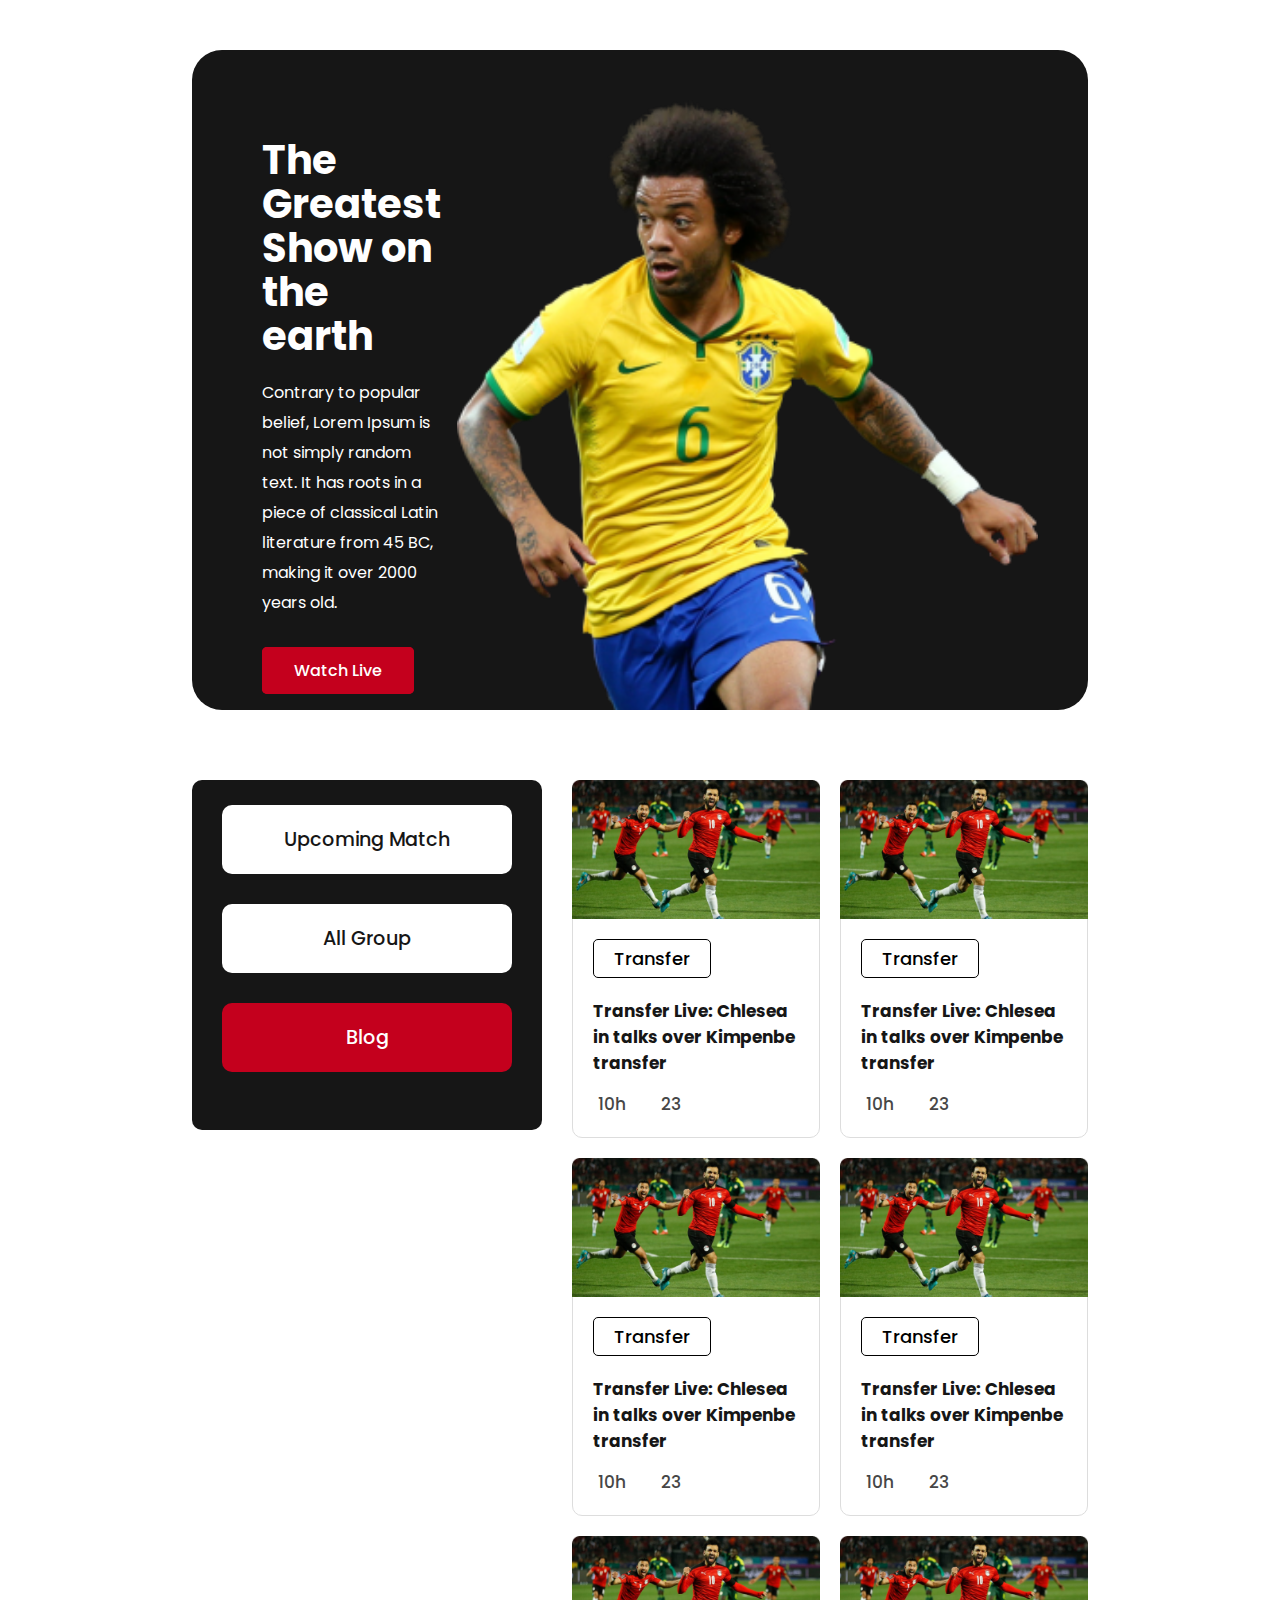
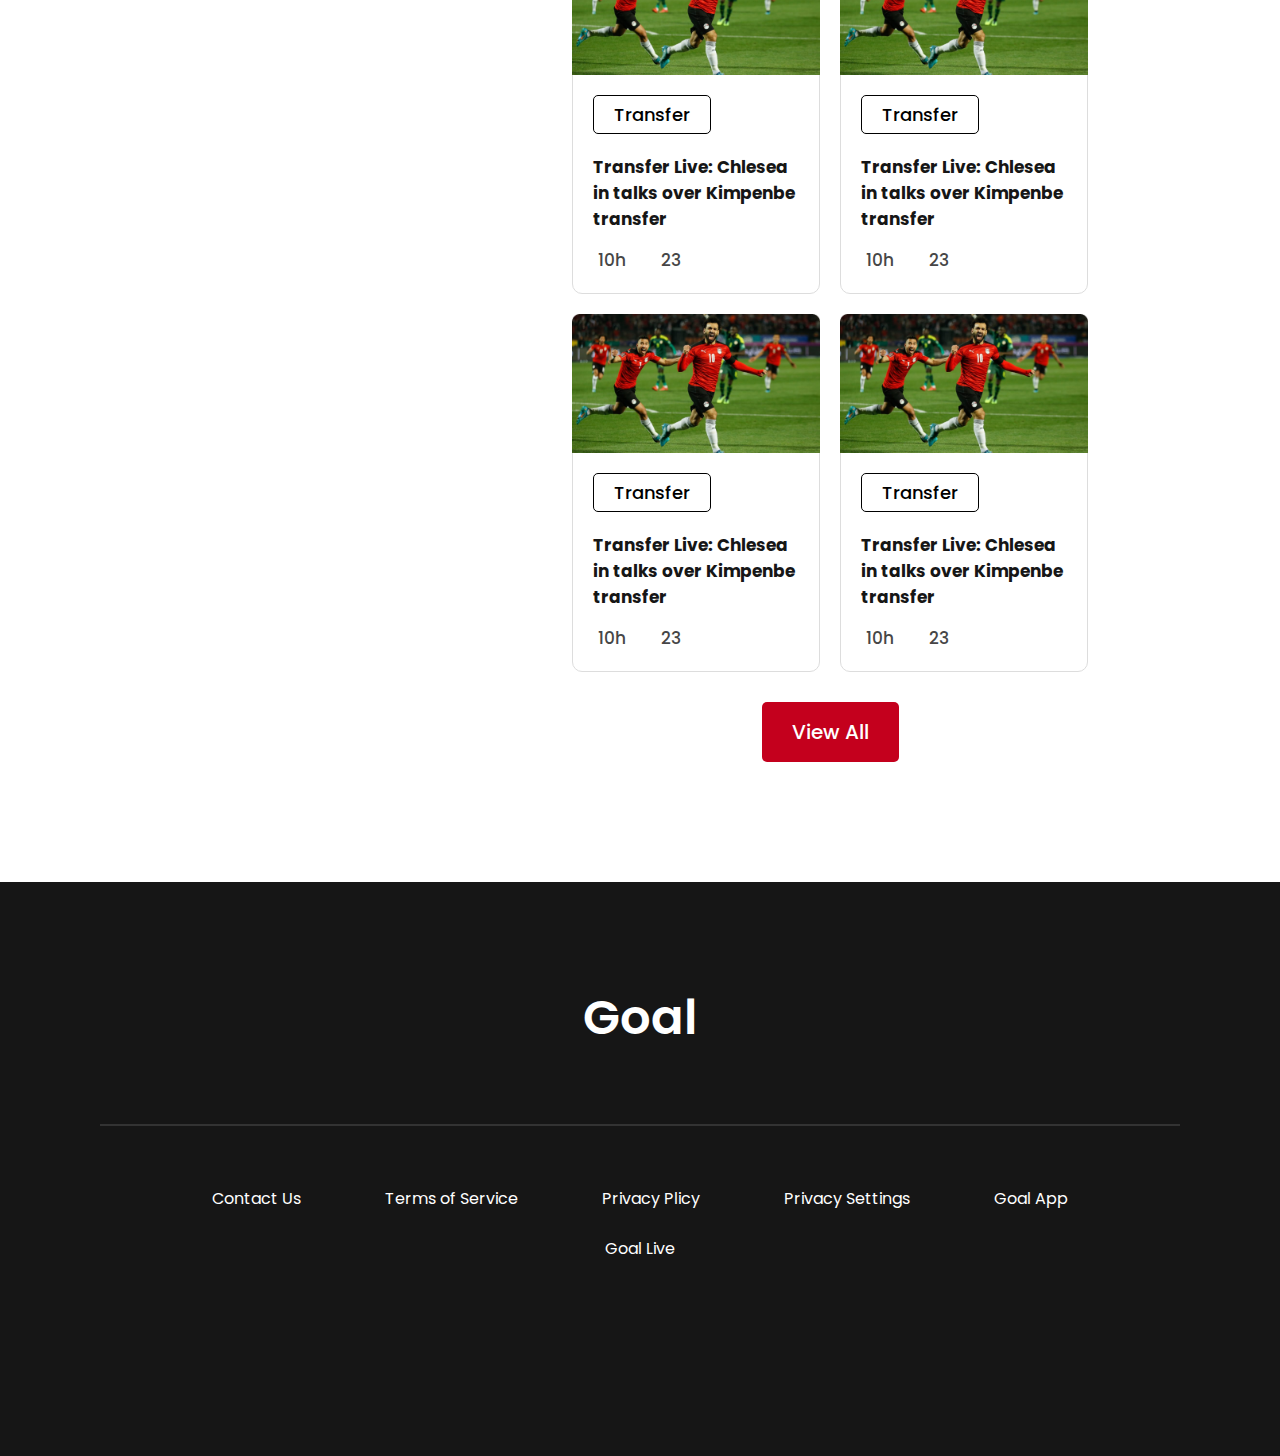
==== commit 938f5883: "final" ====
--- a/index.html
+++ b/index.html
@@ -36,7 +36,7 @@
                         <li>
                             <a href="upcoming-match.html">Upcoming Match</a>
                             <a href="#">All Group</a>
-                            <a class="active blog" href="blog.html">Blog</a>
+                            <a class="active blog" href="index.html">Blog</a>
                         </li>
                     </ul>
                 </nav>
--- a/styles/style.css
+++ b/styles/style.css
@@ -97,13 +97,14 @@
     border-radius: 10px;
     padding: 10px;
     height: 350px;
+    width: 350px;
 }
 .match-details .match-left ul li{
     list-style: none;
     display: flex;
     flex-direction: column;
     text-align: center;
-   justify-content: center;
+    justify-content: center;
 }
 .match-details .match-left ul li a{
     text-decoration: none;
@@ -112,7 +113,7 @@
     background-color: #fff;
     color: #161616;
     border-radius: 10px;
-    font-size: 1.3em;
+    font-size: 1.2em;
     font-weight: 500;
     transition: all .3s ease;
 }
@@ -130,6 +131,14 @@
     display: grid;
     grid-template-columns: repeat(3,1fr);
     gap:20px;
+}
+.single-blog{
+    transition: all .3s ease;
+    border-radius: 10px;
+}
+.single-blog:hover{
+    box-shadow: 0 0 10px rgba(0, 0, 0, .2);
+    transform: translateY(-5px);
 }
 .blog-details{
     border: 1px solid #ddd;
@@ -238,7 +247,7 @@
     color: #fff;
     border-radius: 50%;
     cursor: pointer;
-    transition: all .5s ease-in;
+    transition: all .3s ease-in;
 }
 .social span a:hover i{
     transform: rotate(360deg);
@@ -275,6 +284,7 @@
     .match-details .match-left{
         background-color: transparent;
         height: inherit;
+        width: 100%;
     }
     .match-details .match-left ul li{
         display: grid;
@@ -284,8 +294,8 @@
     }
     .match-details .match-left ul li a{
         border: 1px solid #999;
-        font-size: 14px;
-        padding: 10px 20px;
+        font-size: 15px;
+        padding: 15px 20px;
         justify-content: space-between;
     }
     .blogs{
@@ -299,6 +309,8 @@
    }
    
     }
+
+    /* Mobile Device */
 @media screen and (min-width: 320px) and (max-width:767px){
     .header{
         display: flex;
@@ -318,7 +330,7 @@
     }
     .header-info p{
         font-size: 18px;
-        width: 300px;
+        width: 250px;
         text-overflow: ellipsis;
         overflow: hidden;
         white-space: nowrap;
@@ -348,6 +360,7 @@
     .match-details .match-left{
         background-color: transparent;
         height: inherit;
+        width: 100%;
     }
     .match-details .match-left ul li a{
         border: 1px solid #ddd;
